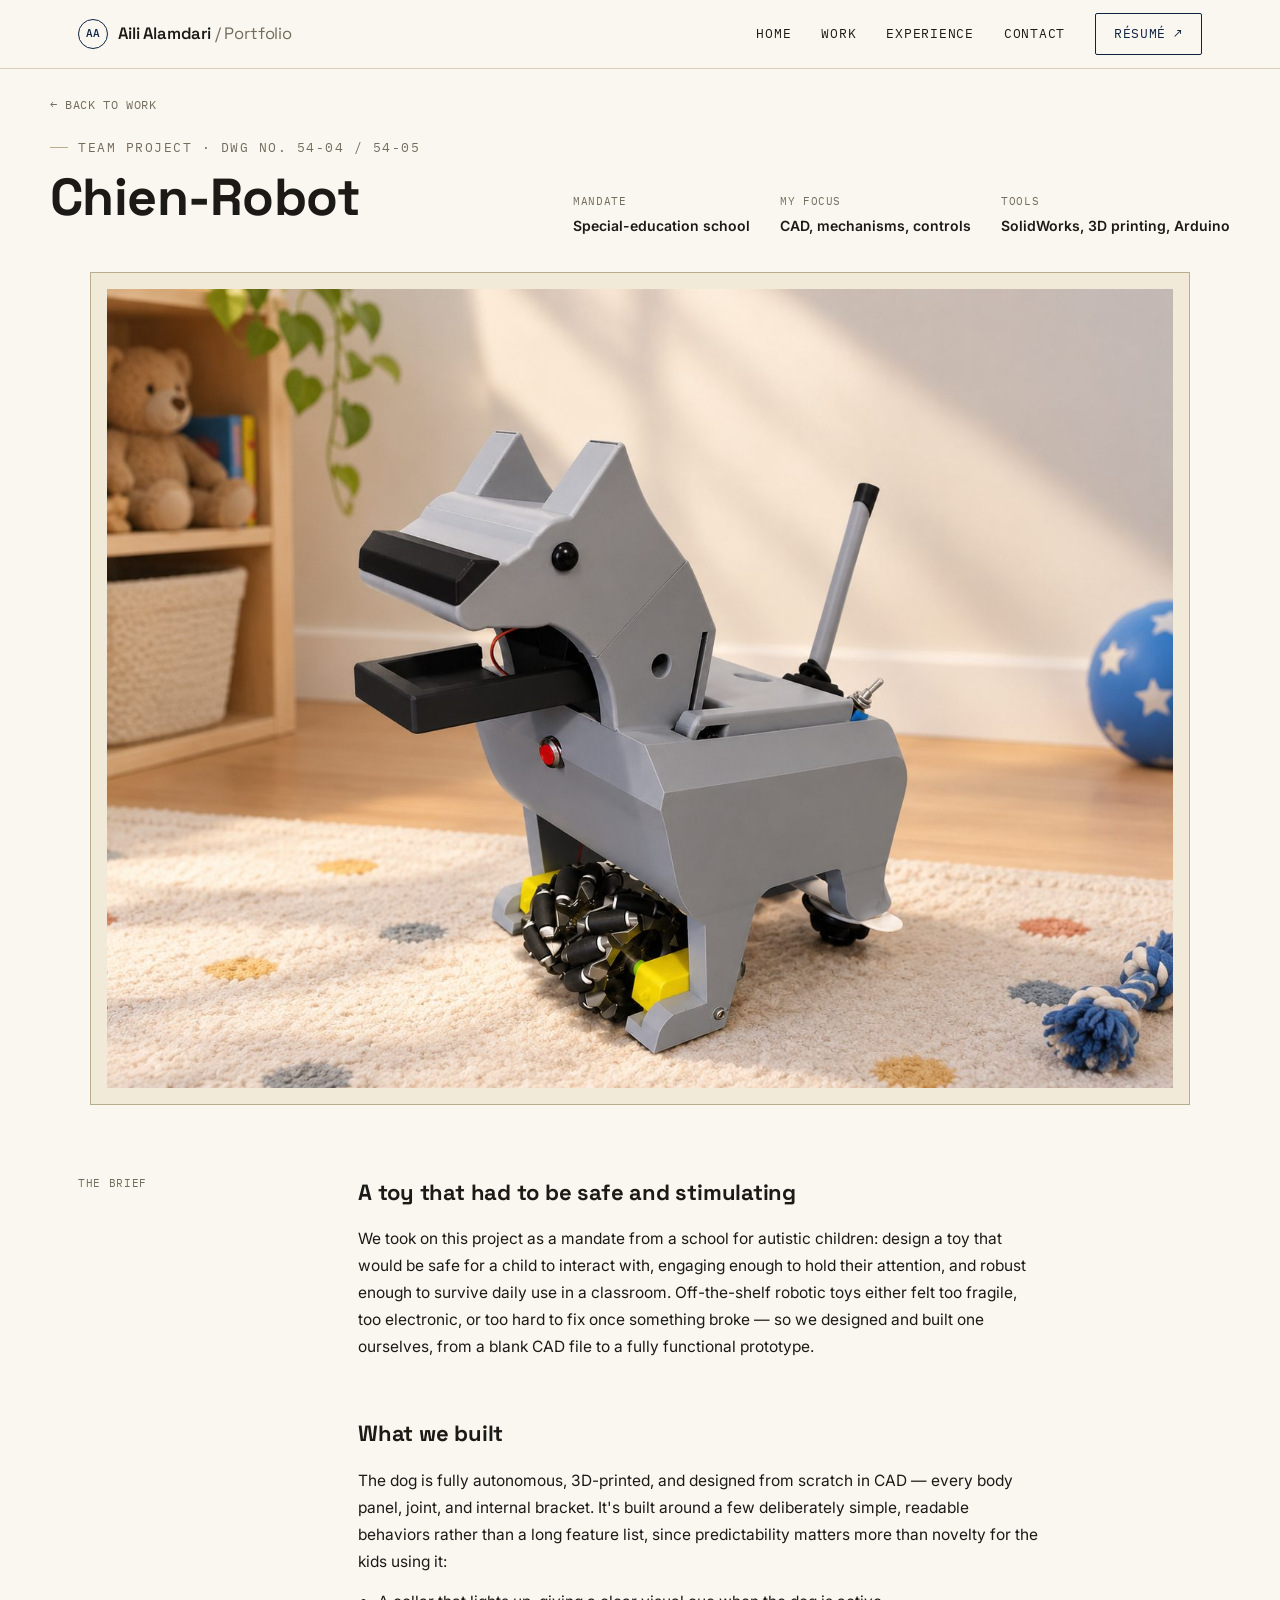
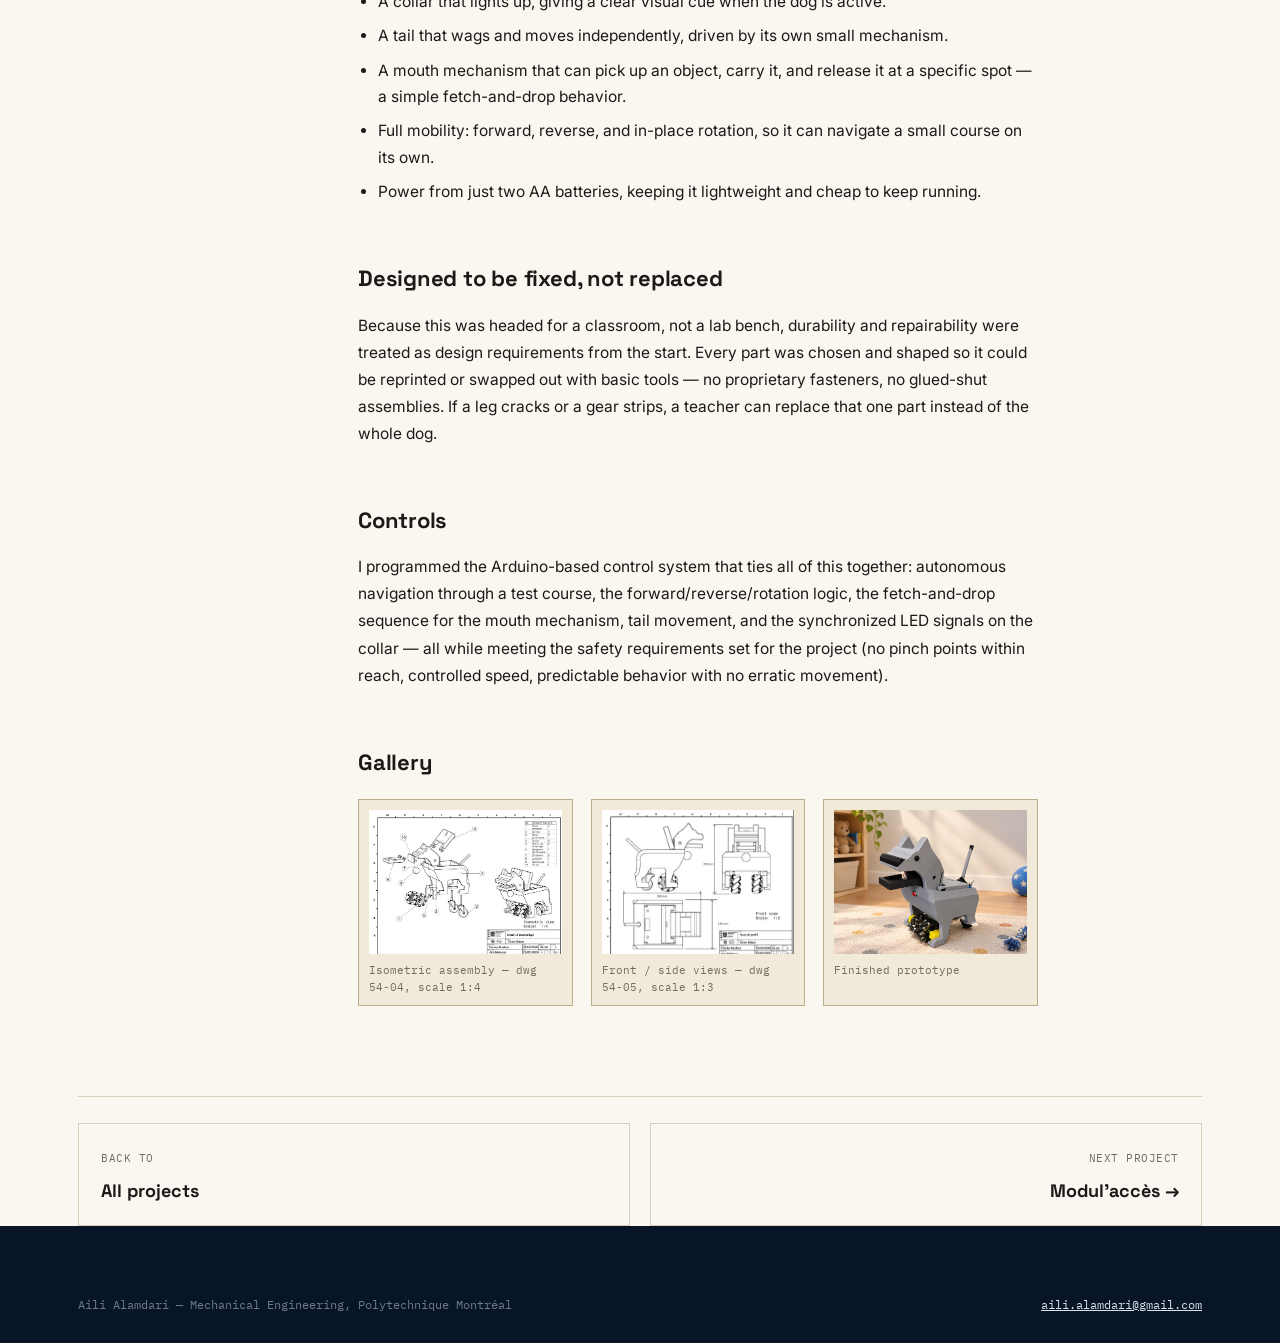
==== work/robot-dog.html @ 3332d933 "Add files via upload" ====
<!doctype html>
<html lang="en">
<head>
<meta charset="UTF-8">
<meta name="viewport" content="width=device-width, initial-scale=1.0">
<title>Chien-Robot — Aili Alamdari</title>
<meta name="description" content="An autonomous robotic dog designed for a special-education school, built as a safe, stimulating companion for autistic children.">
<link rel="stylesheet" href="../css/style.css">
</head>
<body>

<header class="topbar">
  <div class="wrap">
    <a href="../index.html" class="brand">
      <span class="brand-mark">AA</span>
      <span class="brand-name">Aili Alamdari <span>/ Portfolio</span></span>
    </a>
    <nav class="mainnav">
      <a class="navlink" href="../index.html#top">Home</a>
      <a class="navlink" href="../index.html#work">Work</a>
      <a class="navlink" href="../index.html#experience">Experience</a>
      <a class="navlink" href="../index.html#contact">Contact</a>
      <a class="btn" href="../resume/Aili-Alamdari-Resume.pdf" target="_blank" rel="noopener">Résumé ↗</a>
    </nav>
    <button class="navburger" aria-label="Open menu"><span class="bars"><i></i><i></i><i></i></span></button>
  </div>
</header>

<main>
  <div class="wrap pv-hero">
    <a class="pv-back" href="../index.html#work">← Back to work</a>
    <div class="pv-head">
      <div>
        <p class="eyebrow">Team project · Dwg no. 54-04 / 54-05</p>
        <h1>Chien-Robot</h1>
      </div>
      <div class="pv-meta">
        <div><span>Mandate</span><b>Special-education school</b></div>
        <div><span>My focus</span><b>CAD, mechanisms, controls</b></div>
        <div><span>Tools</span><b>SolidWorks, 3D printing, Arduino</b></div>
      </div>
    </div>

    <figure class="pv-figure reveal">
      <img src="../images/dog_hero.jpg" alt="Assembled robotic dog prototype on a rug, with light-up collar and mouth mechanism visible">
    </figure>
  </div>

  <div class="wrap pv-body">
    <div class="pv-label">The brief</div>
    <div>
      <div class="pv-block reveal">
        <h3>A toy that had to be safe and stimulating</h3>
        <p>We took on this project as a mandate from a school for autistic children: design a toy that would be safe for a child to interact with, engaging enough to hold their attention, and robust enough to survive daily use in a classroom. Off-the-shelf robotic toys either felt too fragile, too electronic, or too hard to fix once something broke — so we designed and built one ourselves, from a blank CAD file to a fully functional prototype.</p>
      </div>

      <div class="pv-block reveal">
        <h3>What we built</h3>
        <p>The dog is fully autonomous, 3D-printed, and designed from scratch in CAD — every body panel, joint, and internal bracket. It's built around a few deliberately simple, readable behaviors rather than a long feature list, since predictability matters more than novelty for the kids using it:</p>
        <ul>
          <li>A collar that lights up, giving a clear visual cue when the dog is active.</li>
          <li>A tail that wags and moves independently, driven by its own small mechanism.</li>
          <li>A mouth mechanism that can pick up an object, carry it, and release it at a specific spot — a simple fetch-and-drop behavior.</li>
          <li>Full mobility: forward, reverse, and in-place rotation, so it can navigate a small course on its own.</li>
          <li>Power from just two AA batteries, keeping it lightweight and cheap to keep running.</li>
        </ul>
      </div>

      <div class="pv-block reveal">
        <h3>Designed to be fixed, not replaced</h3>
        <p>Because this was headed for a classroom, not a lab bench, durability and repairability were treated as design requirements from the start. Every part was chosen and shaped so it could be reprinted or swapped out with basic tools — no proprietary fasteners, no glued-shut assemblies. If a leg cracks or a gear strips, a teacher can replace that one part instead of the whole dog.</p>
      </div>

      <div class="pv-block reveal">
        <h3>Controls</h3>
        <p>I programmed the Arduino-based control system that ties all of this together: autonomous navigation through a test course, the forward/reverse/rotation logic, the fetch-and-drop sequence for the mouth mechanism, tail movement, and the synchronized LED signals on the collar — all while meeting the safety requirements set for the project (no pinch points within reach, controlled speed, predictable behavior with no erratic movement).</p>
      </div>

      <div class="pv-block reveal">
        <h3>Gallery</h3>
        <div class="gallery">
          <figure>
            <img src="../images/dog_iso.jpg" alt="Isometric assembly drawing of the robotic dog showing all mechanical components">
            <figcaption>Isometric assembly — dwg 54-04, scale 1:4</figcaption>
          </figure>
          <figure>
            <img src="../images/dog_front.jpg" alt="Front and side view technical drawing of the robotic dog with dimensions">
            <figcaption>Front / side views — dwg 54-05, scale 1:3</figcaption>
          </figure>
          <figure>
            <img src="../images/dog_hero.jpg" alt="Robotic dog prototype photographed in a home setting">
            <figcaption>Finished prototype</figcaption>
          </figure>
        </div>
      </div>
    </div>
  </div>

  <div class="wrap">
    <div class="pv-nextprev">
      <a class="np-link" href="../index.html#work"><span>Back to</span><b>All projects</b></a>
      <a class="np-link right" href="sliding-door.html"><span>Next project</span><b>Modul'accès →</b></a>
    </div>
  </div>
</main>

<footer>
  <div class="wrap footer-bottom" style="border:none;padding-top:0;">
    <span>Aili Alamdari — Mechanical Engineering, Polytechnique Montréal</span>
    <a href="mailto:aili.alamdari@gmail.com" style="color:#DCE3EC;">aili.alamdari@gmail.com</a>
  </div>
</footer>

<div class="lightbox" id="lightbox"><button class="lightbox-close" aria-label="Close">×</button><img src="" alt=""></div>
<script src="../js/main.js"></script>
</body>
</html>
---- css/style.css ----
/* ============================================================
   Aili Alamdari — Portfolio
   Design language: technical drawing sheets — the coordinate
   frames, title blocks and parts tables that run through her
   own CAD drawings, redrawn as a UI system.
   ============================================================ */

@import url('https://fonts.googleapis.com/css2?family=Space+Grotesk:wght@400;500;600;700&family=IBM+Plex+Mono:wght@400;500&family=Inter:wght@400;500;600&display=swap');

:root{
  --bg: #FAF7F1;
  --bg-soft: #F1EAD9;
  --panel: #FFFFFF;
  --navy: #0E2340;
  --navy-2: #17335C;
  --navy-deep: #081527;
  --ink: #1B1A17;
  --muted: #746C5C;
  --line: #D9CFB8;
  --line-strong: #B9AD8E;
  --accent: #C8511A; /* used only as a rare warning/highlight stroke, sparingly */

  --display: 'Space Grotesk', sans-serif;
  --body: 'Inter', sans-serif;
  --mono: 'IBM Plex Mono', monospace;

  --max: 1180px;
}

*,*::before,*::after{ box-sizing: border-box; }
html{ scroll-behavior: smooth; }
html,body{ margin:0; padding:0; }
body{
  background: var(--bg);
  color: var(--ink);
  font-family: var(--body);
  font-size: 16px;
  line-height: 1.55;
  -webkit-font-smoothing: antialiased;
}
img{ max-width:100%; display:block; }
a{ color: inherit; }
h1,h2,h3,h4{ font-family: var(--display); margin:0; letter-spacing: -0.01em; }
p{ margin:0; }
button{ font-family: inherit; cursor:pointer; }
::selection{ background: var(--navy); color: var(--bg); }

:focus-visible{
  outline: 2px solid var(--navy);
  outline-offset: 3px;
}

.wrap{
  max-width: var(--max);
  margin: 0 auto;
  padding: 0 28px;
}

.mono{ font-family: var(--mono); }

.eyebrow{
  font-family: var(--mono);
  font-size: 12.5px;
  letter-spacing: 0.12em;
  text-transform: uppercase;
  color: var(--muted);
  display:flex;
  align-items:center;
  gap:10px;
}
.eyebrow::before{
  content:"";
  width: 18px;
  height: 1px;
  background: var(--line-strong);
  display:inline-block;
}

/* ---------------- Topbar ---------------- */
.topbar{
  position: sticky;
  top:0;
  z-index: 60;
  background: rgba(250,247,241,0.86);
  backdrop-filter: blur(10px);
  border-bottom: 1px solid var(--line);
}
.topbar .wrap{
  display:flex;
  align-items:center;
  justify-content:space-between;
  height: 68px;
}
.brand{
  display:flex;
  align-items:center;
  gap:10px;
  text-decoration:none;
  color: var(--ink);
}
.brand-mark{
  width: 30px; height: 30px;
  border: 1.5px solid var(--navy);
  border-radius: 50%;
  display:flex;align-items:center;justify-content:center;
  font-family: var(--mono);
  font-size: 11px;
  font-weight: 500;
  color: var(--navy);
  flex-shrink:0;
}
.brand-name{
  font-family: var(--display);
  font-weight: 600;
  font-size: 16.5px;
  letter-spacing: -0.01em;
}
.brand-name span{ color: var(--muted); font-weight:400; }

nav.mainnav{
  display:flex;
  align-items:center;
  gap: 30px;
}
nav.mainnav a.navlink{
  font-family: var(--mono);
  font-size: 12.5px;
  letter-spacing: 0.06em;
  text-transform: uppercase;
  text-decoration:none;
  color: var(--ink);
  position:relative;
  padding: 4px 0;
}
nav.mainnav a.navlink::after{
  content:"";
  position:absolute; left:0; right:100%; bottom:-2px;
  height:2px; background:var(--navy);
  transition: right .25s ease;
}
nav.mainnav a.navlink:hover::after,
nav.mainnav a.navlink.active::after{ right:0; }

.btn{
  font-family: var(--mono);
  font-size: 12.5px;
  letter-spacing: 0.05em;
  text-transform: uppercase;
  text-decoration:none;
  display:inline-flex;
  align-items:center;
  gap:8px;
  padding: 10px 18px;
  border: 1px solid var(--navy);
  color: var(--navy);
  background: transparent;
  border-radius: 2px;
  transition: background .18s ease, color .18s ease;
  white-space: nowrap;
}
.btn:hover{ background: var(--navy); color: var(--bg); }
.btn.solid{ background: var(--navy); color: var(--bg); }
.btn.solid:hover{ background: var(--navy-2); }

.navburger{
  display:none;
  width: 38px; height: 38px;
  border: 1px solid var(--line-strong);
  background: transparent;
  border-radius: 2px;
  align-items:center; justify-content:center;
}
.navburger span, .navburger::before, .navburger::after{ display:none; }
.navburger .bars{
  width: 16px; height: 10px; position:relative;
}
.navburger .bars i{
  position:absolute; left:0; right:0; height:1.4px; background:var(--navy);
}
.navburger .bars i:nth-child(1){ top:0; }
.navburger .bars i:nth-child(2){ top:4px; }
.navburger .bars i:nth-child(3){ top:8px; }

/* ---------------- Drawing-sheet frame (signature element) ---------------- */
.sheet{
  position:relative;
  border: 1px solid var(--line-strong);
  background: var(--panel);
  margin: 22px 0 0;
  padding: 46px 26px 20px;
}
.sheet-ticks-top, .sheet-ticks-bottom{
  position:absolute;
  left:0; right:0;
  display:flex;
  justify-content:space-between;
  padding: 0 8px;
  font-family: var(--mono);
  font-size: 10px;
  color: var(--line-strong);
  pointer-events:none;
}
.sheet-ticks-top{ top:8px; }
.sheet-ticks-bottom{ bottom:8px; }
.sheet-ticks-side{
  position:absolute;
  top:0; bottom:0;
  display:flex;
  flex-direction:column;
  justify-content:space-between;
  padding: 26px 6px;
  font-family: var(--mono);
  font-size: 10px;
  color: var(--line-strong);
}
.sheet-ticks-side.left{ left:0; }
.sheet-ticks-side.right{ right:0; }

.titleblock{
  margin-top: 30px;
  border-top: 1px solid var(--line);
  display:grid;
  grid-template-columns: repeat(4, 1fr);
  font-family: var(--mono);
  font-size: 11px;
  color: var(--muted);
}
.titleblock div{
  padding: 10px 14px;
  border-right: 1px solid var(--line);
}
.titleblock div:last-child{ border-right:none; }
.titleblock b{
  display:block;
  color: var(--ink);
  font-weight:500;
  margin-top:2px;
  font-size: 12px;
}

/* ---------------- Hero ---------------- */
.hero{
  padding-top: 30px;
}
.hero-grid{
  display:grid;
  grid-template-columns: 1.15fr 0.85fr;
  gap: 50px;
  align-items:center;
  padding: 30px 0 40px;
}
.hero h1{
  font-size: clamp(40px, 6vw, 68px);
  line-height: 1.03;
  font-weight: 600;
}
.hero h1 em{
  font-style: normal;
  color: var(--navy);
  text-decoration: underline;
  text-decoration-color: var(--line-strong);
  text-underline-offset: 8px;
  text-decoration-thickness: 2px;
}
.hero-sub{
  margin-top: 20px;
  font-size: 17px;
  color: var(--muted);
  max-width: 46ch;
  line-height:1.6;
}
.hero-cta{
  margin-top: 30px;
  display:flex;
  gap: 14px;
  flex-wrap:wrap;
}
.hero-stats{
  margin-top: 40px;
  display:flex;
  gap: 34px;
  flex-wrap:wrap;
}
.stat b{
  display:block;
  font-family: var(--display);
  font-size: 26px;
  color: var(--navy);
}
.stat span{
  font-family: var(--mono);
  font-size: 11px;
  color: var(--muted);
  text-transform:uppercase;
  letter-spacing:.05em;
}

.hero-fig{
  position: relative;
  border: 1px solid var(--line-strong);
  padding: 20px;
  background: var(--bg-soft);
}
.hero-fig img{ width:100%; height:auto; }
.hero-fig figcaption{
  font-family: var(--mono);
  font-size: 10.5px;
  color: var(--muted);
  margin-top: 10px;
  display:flex;
  justify-content:space-between;
}

/* ---------------- Section chrome ---------------- */
section{ padding: 90px 0; }
.section-head{
  display:flex;
  justify-content:space-between;
  align-items:flex-end;
  gap: 24px;
  margin-bottom: 40px;
  border-bottom: 1px solid var(--line);
  padding-bottom: 20px;
}
.section-head h2{
  font-size: clamp(26px, 3.4vw, 36px);
  font-weight: 600;
}
.section-note{
  max-width: 34ch;
  color: var(--muted);
  font-size: 14.5px;
  text-align:right;
}
#view-home section:nth-of-type(odd){ background: var(--bg); }
.section-alt{ background: var(--bg-soft); }

/* ---------------- Project cards ---------------- */
.projects-grid{
  display:grid;
  grid-template-columns: repeat(3, 1fr);
  gap: 26px;
}
.pcard{
  display:block;
  text-decoration:none;
  color:inherit;
  border: 1px solid var(--line);
  background: var(--panel);
  transition: border-color .2s ease, transform .2s ease;
}
.pcard:hover{ border-color: var(--navy); transform: translateY(-3px); }
.pcard-media{
  position:relative;
  aspect-ratio: 4/3;
  overflow:hidden;
  border-bottom: 1px solid var(--line);
  background: var(--bg-soft);
}
.pcard-media img{
  width:100%; height:100%; object-fit: cover;
  transition: transform .5s ease;
}
.pcard:hover .pcard-media img{ transform: scale(1.045); }
.pcard-dwg{
  position:absolute; top:10px; left:10px;
  font-family: var(--mono);
  font-size: 10.5px;
  color: var(--navy);
  background: rgba(250,247,241,.92);
  border: 1px solid var(--line-strong);
  padding: 3px 8px;
}
.pcard-body{ padding: 20px 22px 24px; }
.pcard-body h3{ font-size: 20px; margin-bottom:10px; }
.pcard-body p{ color: var(--muted); font-size: 14.5px; line-height:1.55; }
.pcard-tags{
  display:flex; gap:8px; flex-wrap:wrap;
  margin-top: 16px;
}
.tag{
  font-family: var(--mono);
  font-size: 10.5px;
  text-transform:uppercase;
  letter-spacing:.04em;
  color: var(--navy);
  border: 1px solid var(--line-strong);
  padding: 3px 8px;
}
.pcard-arrow{
  margin-top:18px;
  font-family: var(--mono);
  font-size: 12px;
  color: var(--navy);
  display:flex; align-items:center; gap:8px;
}
.pcard-arrow svg{ transition: transform .2s ease; }
.pcard:hover .pcard-arrow svg{ transform: translateX(4px); }

/* ---------------- Experience: parts-table motif ---------------- */
.parts-table{
  border: 1px solid var(--line-strong);
  background: var(--panel);
}
.parts-row{
  display:grid;
  grid-template-columns: 56px 1fr 1fr 170px 26px;
  align-items:center;
  border-bottom: 1px solid var(--line);
  cursor:pointer;
}
.parts-row:last-child{ border-bottom:none; }
.parts-row-head{
  cursor:default;
  background: var(--navy);
  color: var(--bg);
}
.parts-row-head > div{
  font-family: var(--mono);
  font-size: 10.5px;
  text-transform:uppercase;
  letter-spacing:.06em;
  padding: 11px 16px;
  opacity:.85;
}
.parts-row > div{ padding: 18px 16px; }
.pn{
  font-family: var(--mono);
  color: var(--muted);
  font-size: 13px;
}
.p-org{
  display:flex; align-items:center; gap:12px;
}
.p-logo{
  width: 34px; height:34px;
  border-radius:50%;
  border: 1px solid var(--navy);
  color: var(--navy);
  font-family: var(--mono);
  font-size: 11px;
  display:flex; align-items:center; justify-content:center;
  flex-shrink:0;
}
.p-role b{ display:block; font-size: 14.5px; font-weight:600; }
.p-role span{ font-family: var(--mono); font-size: 11.5px; color: var(--muted); }
.p-period{ font-family: var(--mono); font-size: 12.5px; color: var(--muted); text-align:right; }
.p-caret{ text-align:center; color: var(--muted); transition: transform .2s ease; }
.parts-row.open .p-caret{ transform: rotate(45deg); }
.parts-detail{
  max-height:0;
  overflow:hidden;
  transition: max-height .3s ease;
  background: var(--bg-soft);
  border-bottom: 1px solid var(--line);
}
.parts-detail-inner{ padding: 4px 16px 22px 82px; }
.parts-detail-inner ul{ margin:0; padding-left: 18px; color: var(--ink); font-size: 14px; line-height:1.65; }
.parts-detail-inner li{ margin-bottom:8px; }
.parts-detail-inner li:last-child{ margin-bottom:0; }

/* ---------------- Skills strip ---------------- */
.skills-strip{
  display:grid;
  grid-template-columns: repeat(4, 1fr);
  gap: 0;
  border: 1px solid var(--line-strong);
}
.skills-col{ padding: 22px 24px; border-right: 1px solid var(--line); }
.skills-col:last-child{ border-right:none; }
.skills-col h4{
  font-family: var(--mono);
  font-size: 11px;
  text-transform:uppercase;
  letter-spacing:.06em;
  color: var(--muted);
  margin-bottom:10px;
}
.skills-col p{ font-size: 14px; line-height:1.6; }

/* ---------------- Footer ---------------- */
footer{
  background: var(--navy-deep);
  color: #DCE3EC;
  padding: 70px 0 30px;
}
.footer-top{
  display:grid;
  grid-template-columns: 1.2fr 1fr 1fr;
  gap: 40px;
  padding-bottom: 46px;
  border-bottom: 1px solid rgba(255,255,255,.12);
}
footer h3{ font-size: 30px; color:#fff; }
.footer-sub{ color:#9AA7B8; margin-top:12px; max-width:40ch; font-size:14.5px; }
.footer-col h4{
  font-family: var(--mono);
  font-size: 11px;
  letter-spacing:.06em;
  text-transform:uppercase;
  color:#8592A4;
  margin-bottom:16px;
}
.footer-col a{
  display:block;
  text-decoration:none;
  color:#DCE3EC;
  font-size: 14.5px;
  padding: 6px 0;
  border-bottom: 1px solid rgba(255,255,255,.08);
}
.footer-col a:hover{ color:#fff; }
.footer-bottom{
  display:flex; justify-content:space-between;
  padding-top: 24px;
  font-family: var(--mono);
  font-size: 11.5px;
  color:#6E7A8C;
  flex-wrap:wrap; gap:10px;
}

/* ---------------- Project detail view ---------------- */
.project-view{ display:none; }
.project-view.active{ display:block; }
#view-home.hidden{ display:none; }

.pv-hero{
  padding: 22px 0 0;
}
.pv-back{
  font-family: var(--mono);
  font-size: 12px;
  text-transform:uppercase;
  letter-spacing:.05em;
  color: var(--muted);
  text-decoration:none;
  display:inline-flex;
  align-items:center;
  gap:8px;
}
.pv-back:hover{ color: var(--navy); }
.pv-head{
  margin-top: 22px;
  display:flex;
  justify-content:space-between;
  align-items:flex-end;
  gap: 30px;
  flex-wrap:wrap;
}
.pv-head h1{
  font-size: clamp(32px, 5vw, 52px);
  max-width: 16ch;
}
.pv-meta{
  display:flex;
  gap: 30px;
  flex-wrap:wrap;
}
.pv-meta div span{
  display:block;
  font-family: var(--mono);
  font-size: 10.5px;
  text-transform:uppercase;
  color: var(--muted);
  letter-spacing:.06em;
  margin-bottom: 4px;
}
.pv-meta div b{ font-size:14px; font-weight:600; }

.pv-figure{
  margin-top: 34px;
  border: 1px solid var(--line-strong);
  background: var(--bg-soft);
  padding: 16px;
}
.pv-figure img{ width:100%; }

.pv-body{
  display:grid;
  grid-template-columns: 220px 1fr;
  gap: 60px;
  margin-top: 70px;
  align-items:start;
}
.pv-label{
  font-family: var(--mono);
  font-size: 11px;
  text-transform:uppercase;
  letter-spacing:.06em;
  color: var(--muted);
  position: sticky;
  top: 90px;
}
.pv-block{ max-width: 68ch; }
.pv-block + .pv-block{ margin-top:56px; }
.pv-block h3{ font-size: 22px; margin-bottom: 16px; }
.pv-block p{ color: var(--ink); font-size: 15.5px; line-height:1.75; }
.pv-block p + p{ margin-top:14px; }
.pv-block ul{ margin: 14px 0 0; padding-left: 20px; }
.pv-block li{ font-size: 15.5px; line-height:1.7; margin-bottom:8px; }

.problem-list{
  list-style:none; margin:0; padding:0;
  display:grid; gap:10px;
}
.problem-list li{
  display:flex; gap:12px;
  border: 1px solid var(--line);
  padding: 14px 16px;
  font-size: 14.5px;
  background: var(--panel);
}
.problem-list li i{
  font-style:normal;
  font-family: var(--mono);
  color: var(--navy);
  flex-shrink:0;
}

.callout{
  border-left: 2px solid var(--navy);
  padding: 4px 0 4px 20px;
  margin-top: 18px;
  color: var(--navy);
  font-family: var(--mono);
  font-size: 14px;
}

.gallery{
  display:grid;
  grid-template-columns: repeat(3, 1fr);
  gap: 18px;
  margin-top: 20px;
}
.gallery.two{ grid-template-columns: repeat(2, 1fr); }
.gallery figure{ margin:0; border: 1px solid var(--line-strong); background:var(--bg-soft); padding:10px; }
.gallery img{ width:100%; cursor: zoom-in; aspect-ratio: 4/3; object-fit: cover; }
.gallery figcaption{
  font-family: var(--mono);
  font-size: 10.5px;
  color: var(--muted);
  margin-top: 8px;
}

.data-table{
  width:100%;
  border-collapse: collapse;
  margin-top: 12px;
  font-size: 14px;
}
.data-table th, .data-table td{
  border: 1px solid var(--line);
  padding: 9px 12px;
  text-align:left;
}
.data-table thead th{
  background: var(--navy);
  color: var(--bg);
  font-family: var(--mono);
  font-size: 11px;
  text-transform:uppercase;
  letter-spacing:.04em;
  font-weight:500;
}
.data-table tbody tr:nth-child(even){ background: var(--bg-soft); }
.data-table .best{ font-weight:700; color: var(--navy); }

.chart-block{ margin-top: 26px; }
.chart-block h4{
  font-family: var(--mono);
  font-size: 12px;
  color: var(--muted);
  margin-bottom: 14px;
  font-weight:500;
}
.bars{ display:flex; align-items:flex-end; gap: 16px; height: 190px; padding: 0 4px; border-bottom: 1px solid var(--line-strong); }
.bar-col{ flex:1; display:flex; flex-direction:column; align-items:center; justify-content:flex-end; height:100%; }
.bar{ width: 60%; background: var(--bg-soft); border: 1px solid var(--navy); border-bottom:none; position:relative; transition: height 1s cubic-bezier(.2,.8,.2,1); }
.bar.win{ background: var(--navy); }
.bar-val{ position:absolute; top:-20px; left:0; right:0; text-align:center; font-family: var(--mono); font-size: 11px; color: var(--ink); }
.bar-label{ margin-top:8px; font-family: var(--mono); font-size: 11px; color: var(--muted); text-align:center; }

.conclusion-card{
  margin-top: 26px;
  border: 1px solid var(--navy);
  padding: 22px 24px;
  background: var(--bg-soft);
}
.conclusion-card h4{
  font-family: var(--mono);
  font-size: 11px; text-transform:uppercase; letter-spacing:.06em;
  color: var(--navy); margin-bottom:10px;
}
.conclusion-card p{ font-size: 14.5px; line-height:1.7; }

.pv-nextprev{
  margin-top: 90px;
  border-top: 1px solid var(--line);
  padding-top: 26px;
  display:flex;
  justify-content:space-between;
  gap: 20px;
}
.np-link{
  text-decoration:none; color:inherit;
  flex:1;
  border: 1px solid var(--line);
  padding: 20px 22px;
  transition: border-color .2s ease;
}
.np-link:hover{ border-color: var(--navy); }
.np-link span{ font-family: var(--mono); font-size:10.5px; color:var(--muted); text-transform:uppercase; letter-spacing:.05em; }
.np-link b{ display:block; margin-top:8px; font-size:18px; font-family: var(--display); }
.np-link.right{ text-align:right; }

/* ---------------- Lightbox ---------------- */
.lightbox{
  position:fixed; inset:0; z-index: 100;
  background: rgba(8,21,39,.92);
  display:none;
  align-items:center; justify-content:center;
  padding: 40px;
}
.lightbox.open{ display:flex; }
.lightbox img{ max-width: 92vw; max-height: 86vh; border: 1px solid rgba(255,255,255,.2); }
.lightbox-close{
  position:absolute; top:24px; right:28px;
  width:42px;height:42px;
  border: 1px solid rgba(255,255,255,.3);
  background:transparent; color:#fff;
  font-size:20px; border-radius:50%;
}

/* ---------------- Reveal on scroll ---------------- */
.reveal{ opacity:0; transform: translateY(16px); transition: opacity .6s ease, transform .6s ease; }
.reveal.in{ opacity:1; transform:none; }
@media (prefers-reduced-motion: reduce){
  .reveal{ opacity:1; transform:none; transition:none; }
  html{ scroll-behavior:auto; }
}

/* ---------------- Responsive ---------------- */
@media (max-width: 980px){
  nav.mainnav{ display:none; }
  .navburger{ display:flex; }
  .hero-grid{ grid-template-columns: 1fr; }
  .projects-grid{ grid-template-columns: 1fr 1fr; }
  .footer-top{ grid-template-columns: 1fr; }
  .pv-body{ grid-template-columns: 1fr; gap: 20px; }
  .pv-label{ position:static; }
  .skills-strip{ grid-template-columns: 1fr 1fr; }
  .skills-col:nth-child(2){ border-right:none; }
}
@media (max-width: 640px){
  .projects-grid{ grid-template-columns: 1fr; }
  .parts-row{ grid-template-columns: 40px 1fr 26px; }
  .p-period{ display:none; }
  .gallery{ grid-template-columns: 1fr 1fr; }
  .skills-strip{ grid-template-columns: 1fr; }
  .skills-col{ border-right:none; border-bottom:1px solid var(--line); }
  .titleblock{ grid-template-columns: 1fr 1fr; }
  .pv-nextprev{ flex-direction:column; }
  .section-head{ flex-direction:column; align-items:flex-start; }
  .section-note{ text-align:left; }
}
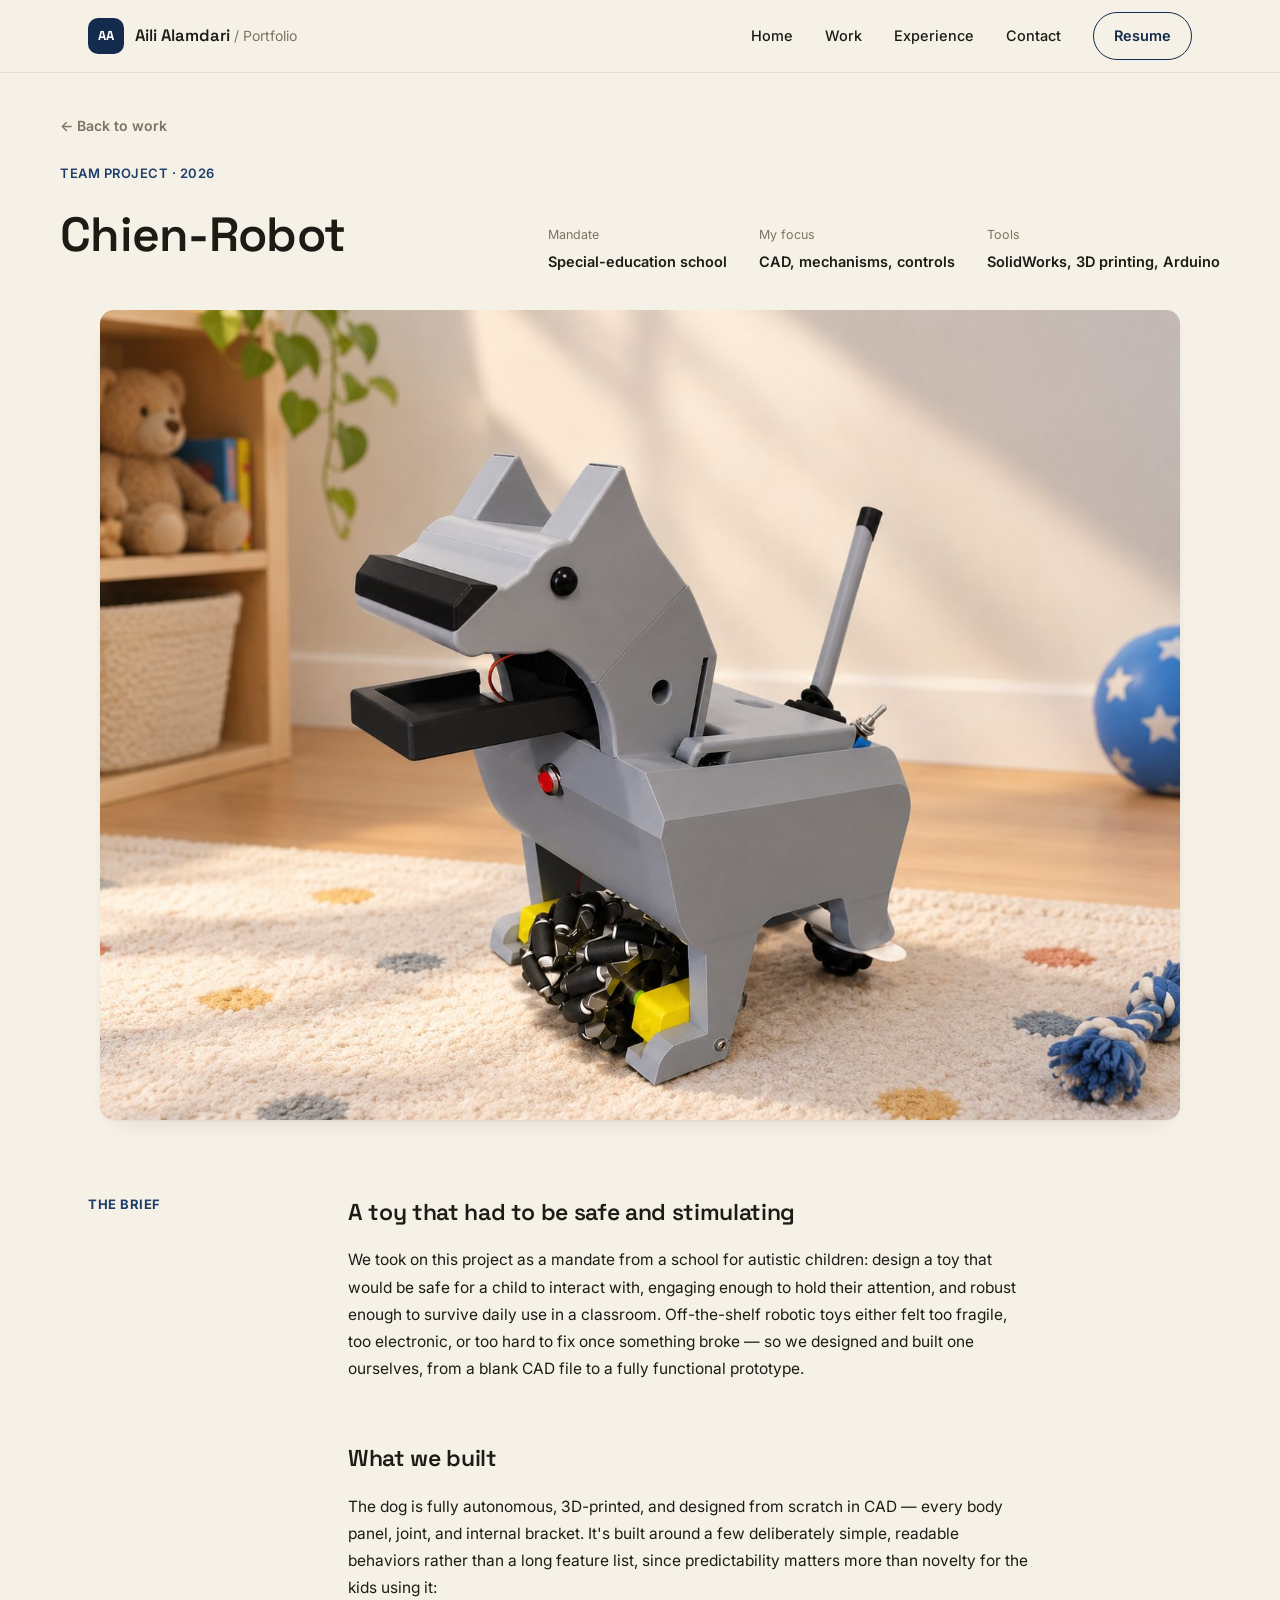
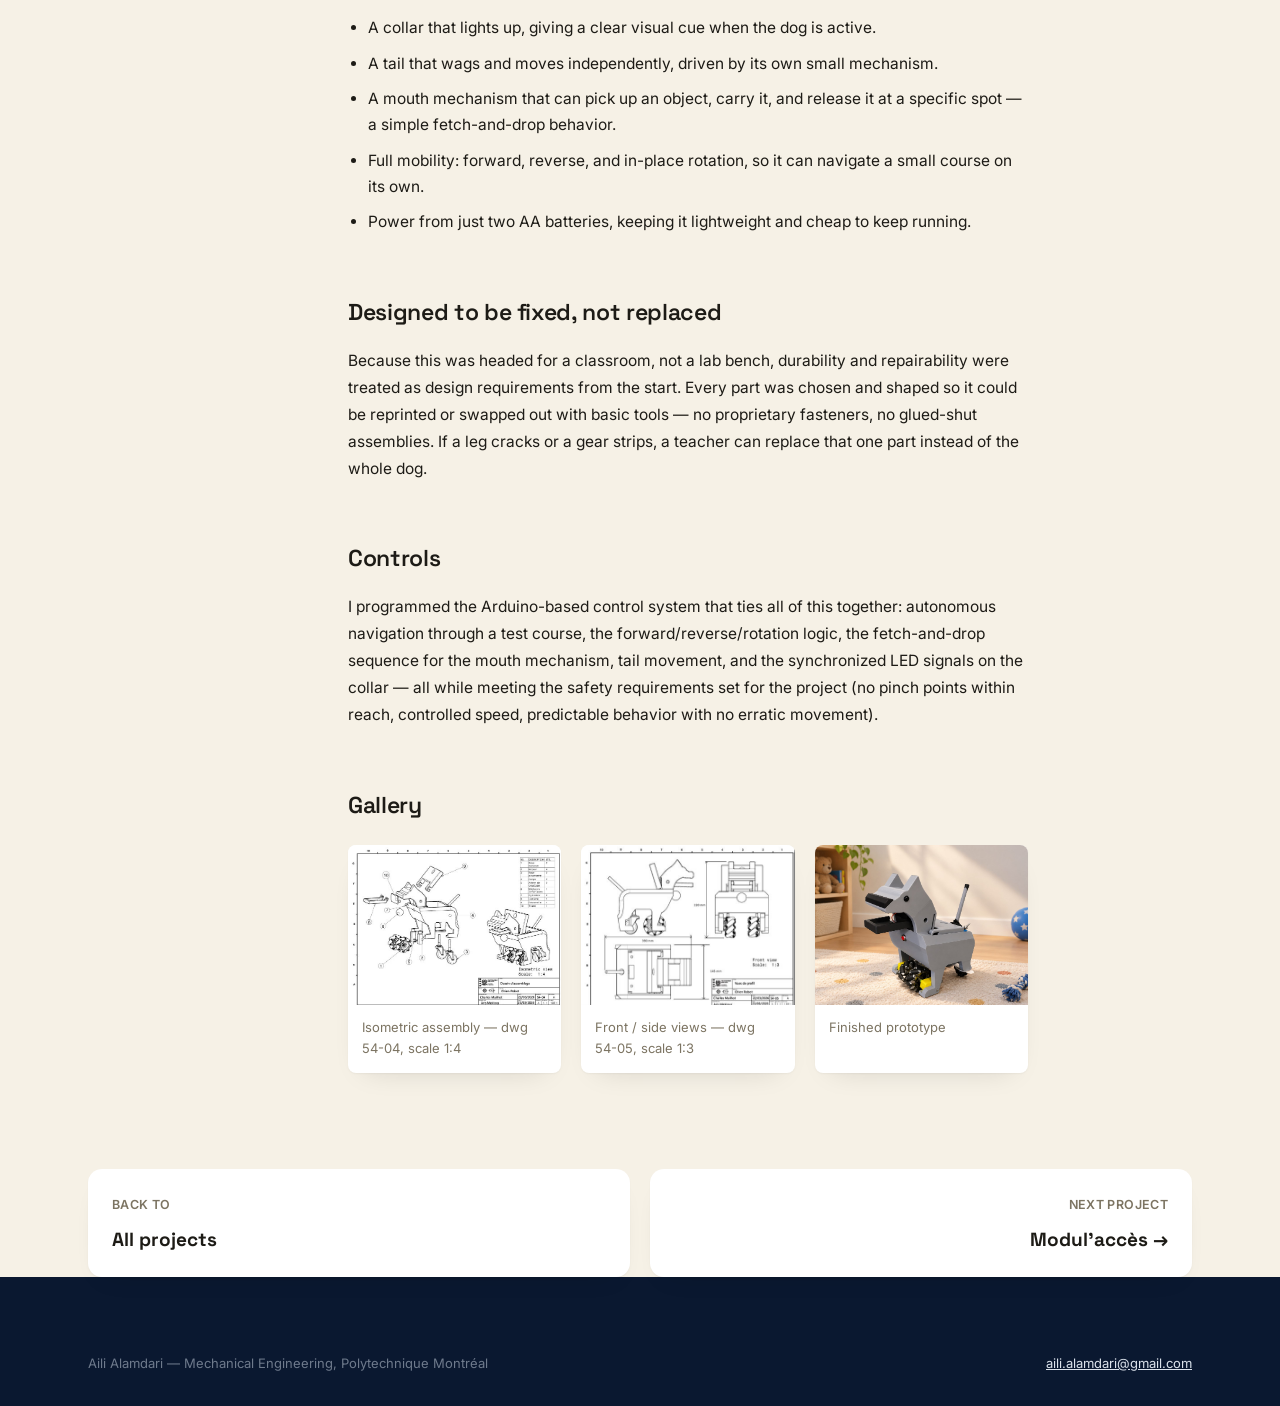
==== commit d5faba30: "Add files via upload" ====
--- a/work/robot-dog.html
+++ b/work/robot-dog.html
@@ -20,7 +20,7 @@
       <a class="navlink" href="../index.html#work">Work</a>
       <a class="navlink" href="../index.html#experience">Experience</a>
       <a class="navlink" href="../index.html#contact">Contact</a>
-      <a class="btn" href="../resume/Aili-Alamdari-Resume.pdf" target="_blank" rel="noopener">Résumé ↗</a>
+      <a class="btn" href="../resume/Aili-Alamdari-Resume.pdf" download>Resume</a>
     </nav>
     <button class="navburger" aria-label="Open menu"><span class="bars"><i></i><i></i><i></i></span></button>
   </div>
@@ -31,7 +31,7 @@
     <a class="pv-back" href="../index.html#work">← Back to work</a>
     <div class="pv-head">
       <div>
-        <p class="eyebrow">Team project · Dwg no. 54-04 / 54-05</p>
+        <p class="eyebrow">Team project · 2026</p>
         <h1>Chien-Robot</h1>
       </div>
       <div class="pv-meta">
--- a/css/style.css
+++ b/css/style.css
@@ -1,30 +1,29 @@
 /* ============================================================
    Aili Alamdari — Portfolio
-   Design language: technical drawing sheets — the coordinate
-   frames, title blocks and parts tables that run through her
-   own CAD drawings, redrawn as a UI system.
+   Clean, warm, professional. Beige background, navy accents.
    ============================================================ */
 
-@import url('https://fonts.googleapis.com/css2?family=Space+Grotesk:wght@400;500;600;700&family=IBM+Plex+Mono:wght@400;500&family=Inter:wght@400;500;600&display=swap');
+@import url('https://fonts.googleapis.com/css2?family=Space+Grotesk:wght@500;600;700&family=Inter:wght@400;500;600;700&display=swap');
 
 :root{
-  --bg: #FAF7F1;
-  --bg-soft: #F1EAD9;
-  --panel: #FFFFFF;
-  --navy: #0E2340;
-  --navy-2: #17335C;
-  --navy-deep: #081527;
-  --ink: #1B1A17;
-  --muted: #746C5C;
-  --line: #D9CFB8;
-  --line-strong: #B9AD8E;
-  --accent: #C8511A; /* used only as a rare warning/highlight stroke, sparingly */
+  --bg: #F6F1E6;
+  --card: #FFFFFF;
+  --bg-alt: #EFE7D3;
+  --navy: #142B4D;
+  --navy-2: #1E3E6B;
+  --navy-deep: #0A1830;
+  --ink: #1D1B16;
+  --muted: #7C7462;
+  --line: #E6DEC9;
 
   --display: 'Space Grotesk', sans-serif;
   --body: 'Inter', sans-serif;
-  --mono: 'IBM Plex Mono', monospace;
-
-  --max: 1180px;
+
+  --max: 1160px;
+  --radius: 14px;
+  --radius-sm: 8px;
+  --shadow: 0 1px 2px rgba(20,20,10,.04), 0 12px 28px -18px rgba(20,20,10,.18);
+  --shadow-hover: 0 1px 2px rgba(20,20,10,.05), 0 22px 40px -18px rgba(20,20,10,.24);
 }
 
 *,*::before,*::after{ box-sizing: border-box; }
@@ -35,704 +34,299 @@
   color: var(--ink);
   font-family: var(--body);
   font-size: 16px;
-  line-height: 1.55;
+  line-height: 1.6;
   -webkit-font-smoothing: antialiased;
 }
 img{ max-width:100%; display:block; }
 a{ color: inherit; }
-h1,h2,h3,h4{ font-family: var(--display); margin:0; letter-spacing: -0.01em; }
+h1,h2,h3,h4{ font-family: var(--display); margin:0; letter-spacing: -0.015em; font-weight:600; }
 p{ margin:0; }
 button{ font-family: inherit; cursor:pointer; }
-::selection{ background: var(--navy); color: var(--bg); }
-
-:focus-visible{
-  outline: 2px solid var(--navy);
-  outline-offset: 3px;
-}
-
-.wrap{
-  max-width: var(--max);
-  margin: 0 auto;
-  padding: 0 28px;
-}
-
-.mono{ font-family: var(--mono); }
+::selection{ background: var(--navy); color: #fff; }
+:focus-visible{ outline: 2px solid var(--navy); outline-offset: 3px; }
+
+.wrap{ max-width: var(--max); margin: 0 auto; padding: 0 28px; }
 
 .eyebrow{
-  font-family: var(--mono);
-  font-size: 12.5px;
-  letter-spacing: 0.12em;
+  font-family: var(--body);
+  font-weight: 600;
+  font-size: 13px;
+  letter-spacing: 0.04em;
   text-transform: uppercase;
-  color: var(--muted);
-  display:flex;
-  align-items:center;
-  gap:10px;
-}
-.eyebrow::before{
-  content:"";
-  width: 18px;
-  height: 1px;
-  background: var(--line-strong);
-  display:inline-block;
+  color: var(--navy-2);
+  margin-bottom: 14px;
 }
 
 /* ---------------- Topbar ---------------- */
 .topbar{
-  position: sticky;
-  top:0;
-  z-index: 60;
-  background: rgba(250,247,241,0.86);
+  position: sticky; top:0; z-index: 60;
+  background: rgba(246,241,230,0.92);
   backdrop-filter: blur(10px);
   border-bottom: 1px solid var(--line);
 }
-.topbar .wrap{
-  display:flex;
-  align-items:center;
-  justify-content:space-between;
-  height: 68px;
-}
-.brand{
-  display:flex;
-  align-items:center;
-  gap:10px;
-  text-decoration:none;
-  color: var(--ink);
-}
+.topbar .wrap{ display:flex; align-items:center; justify-content:space-between; height: 72px; }
+.brand{ display:flex; align-items:center; gap:11px; text-decoration:none; color: var(--ink); }
 .brand-mark{
-  width: 30px; height: 30px;
-  border: 1.5px solid var(--navy);
-  border-radius: 50%;
+  width: 36px; height: 36px; border-radius: 10px;
+  background: var(--navy);
   display:flex;align-items:center;justify-content:center;
-  font-family: var(--mono);
-  font-size: 11px;
-  font-weight: 500;
-  color: var(--navy);
+  font-family: var(--display); font-size: 13px; font-weight:700; color:#fff;
   flex-shrink:0;
 }
-.brand-name{
-  font-family: var(--display);
-  font-weight: 600;
-  font-size: 16.5px;
-  letter-spacing: -0.01em;
-}
-.brand-name span{ color: var(--muted); font-weight:400; }
-
-nav.mainnav{
-  display:flex;
-  align-items:center;
-  gap: 30px;
-}
+.brand-name{ font-family: var(--display); font-weight: 600; font-size: 16.5px; }
+.brand-name span{ color: var(--muted); font-weight:400; font-family: var(--body); font-size: 14px; }
+
+nav.mainnav{ display:flex; align-items:center; gap: 32px; }
 nav.mainnav a.navlink{
-  font-family: var(--mono);
-  font-size: 12.5px;
-  letter-spacing: 0.06em;
-  text-transform: uppercase;
-  text-decoration:none;
-  color: var(--ink);
-  position:relative;
-  padding: 4px 0;
+  font-family: var(--body); font-weight:500; font-size: 14.5px;
+  text-decoration:none; color: var(--ink); position:relative; padding: 4px 0;
 }
 nav.mainnav a.navlink::after{
-  content:"";
-  position:absolute; left:0; right:100%; bottom:-2px;
-  height:2px; background:var(--navy);
+  content:""; position:absolute; left:0; right:100%; bottom:-3px; height:2px; background:var(--navy);
   transition: right .25s ease;
 }
-nav.mainnav a.navlink:hover::after,
-nav.mainnav a.navlink.active::after{ right:0; }
+nav.mainnav a.navlink:hover::after, nav.mainnav a.navlink.active::after{ right:0; }
 
 .btn{
-  font-family: var(--mono);
-  font-size: 12.5px;
-  letter-spacing: 0.05em;
-  text-transform: uppercase;
-  text-decoration:none;
-  display:inline-flex;
-  align-items:center;
-  gap:8px;
-  padding: 10px 18px;
-  border: 1px solid var(--navy);
-  color: var(--navy);
-  background: transparent;
-  border-radius: 2px;
-  transition: background .18s ease, color .18s ease;
+  font-family: var(--body); font-weight:600; font-size: 14.5px;
+  text-decoration:none; display:inline-flex; align-items:center; gap:8px;
+  padding: 11px 20px; border: 1.5px solid var(--navy); color: var(--navy);
+  background: transparent; border-radius: 100px;
+  transition: background .18s ease, color .18s ease, transform .15s ease;
   white-space: nowrap;
 }
-.btn:hover{ background: var(--navy); color: var(--bg); }
-.btn.solid{ background: var(--navy); color: var(--bg); }
+.btn:hover{ background: var(--navy); color: #fff; }
+.btn.solid{ background: var(--navy); color: #fff; }
 .btn.solid:hover{ background: var(--navy-2); }
 
 .navburger{
-  display:none;
-  width: 38px; height: 38px;
-  border: 1px solid var(--line-strong);
-  background: transparent;
-  border-radius: 2px;
-  align-items:center; justify-content:center;
-}
-.navburger span, .navburger::before, .navburger::after{ display:none; }
-.navburger .bars{
-  width: 16px; height: 10px; position:relative;
-}
-.navburger .bars i{
-  position:absolute; left:0; right:0; height:1.4px; background:var(--navy);
-}
+  display:none; width: 40px; height: 40px; border: 1px solid var(--line);
+  background: var(--card); border-radius: 8px; align-items:center; justify-content:center;
+}
+.navburger .bars{ width: 16px; height: 10px; position:relative; }
+.navburger .bars i{ position:absolute; left:0; right:0; height:1.6px; background:var(--navy); border-radius:1px; }
 .navburger .bars i:nth-child(1){ top:0; }
 .navburger .bars i:nth-child(2){ top:4px; }
 .navburger .bars i:nth-child(3){ top:8px; }
 
-/* ---------------- Drawing-sheet frame (signature element) ---------------- */
-.sheet{
-  position:relative;
-  border: 1px solid var(--line-strong);
-  background: var(--panel);
-  margin: 22px 0 0;
-  padding: 46px 26px 20px;
-}
-.sheet-ticks-top, .sheet-ticks-bottom{
-  position:absolute;
-  left:0; right:0;
-  display:flex;
-  justify-content:space-between;
-  padding: 0 8px;
-  font-family: var(--mono);
-  font-size: 10px;
-  color: var(--line-strong);
-  pointer-events:none;
-}
-.sheet-ticks-top{ top:8px; }
-.sheet-ticks-bottom{ bottom:8px; }
-.sheet-ticks-side{
-  position:absolute;
-  top:0; bottom:0;
-  display:flex;
-  flex-direction:column;
-  justify-content:space-between;
-  padding: 26px 6px;
-  font-family: var(--mono);
-  font-size: 10px;
-  color: var(--line-strong);
-}
-.sheet-ticks-side.left{ left:0; }
-.sheet-ticks-side.right{ right:0; }
-
-.titleblock{
-  margin-top: 30px;
-  border-top: 1px solid var(--line);
-  display:grid;
-  grid-template-columns: repeat(4, 1fr);
-  font-family: var(--mono);
-  font-size: 11px;
-  color: var(--muted);
-}
-.titleblock div{
-  padding: 10px 14px;
-  border-right: 1px solid var(--line);
-}
-.titleblock div:last-child{ border-right:none; }
-.titleblock b{
-  display:block;
-  color: var(--ink);
-  font-weight:500;
-  margin-top:2px;
-  font-size: 12px;
-}
-
 /* ---------------- Hero ---------------- */
-.hero{
-  padding-top: 30px;
-}
+.hero{ padding-top: 64px; }
+.hero-center{ max-width: 700px; margin: 0 auto; text-align:center; padding: 44px 0 92px; }
+.hero-avatar{
+  width: 84px; height: 84px; border-radius: 50%; object-fit: cover;
+  margin: 0 auto 24px; display:block; box-shadow: var(--shadow);
+}
+.hero-center .hero-sub{ margin-left:auto; margin-right:auto; }
+.hero-center .hero-cta{ justify-content:center; }
 .hero-grid{
-  display:grid;
-  grid-template-columns: 1.15fr 0.85fr;
-  gap: 50px;
-  align-items:center;
-  padding: 30px 0 40px;
+  display:grid; grid-template-columns: 1.1fr 0.9fr; gap: 56px; align-items:center;
+  padding-bottom: 60px;
 }
 .hero h1{
-  font-size: clamp(40px, 6vw, 68px);
-  line-height: 1.03;
-  font-weight: 600;
+  font-size: clamp(38px, 5.2vw, 60px);
+  line-height: 1.08;
 }
 .hero h1 em{
-  font-style: normal;
-  color: var(--navy);
-  text-decoration: underline;
-  text-decoration-color: var(--line-strong);
-  text-underline-offset: 8px;
-  text-decoration-thickness: 2px;
+  font-style: normal; color: var(--navy); position:relative;
 }
 .hero-sub{
-  margin-top: 20px;
-  font-size: 17px;
-  color: var(--muted);
-  max-width: 46ch;
-  line-height:1.6;
-}
-.hero-cta{
-  margin-top: 30px;
-  display:flex;
-  gap: 14px;
-  flex-wrap:wrap;
-}
-.hero-stats{
-  margin-top: 40px;
-  display:flex;
-  gap: 34px;
-  flex-wrap:wrap;
-}
-.stat b{
-  display:block;
-  font-family: var(--display);
-  font-size: 26px;
-  color: var(--navy);
-}
-.stat span{
-  font-family: var(--mono);
-  font-size: 11px;
-  color: var(--muted);
-  text-transform:uppercase;
-  letter-spacing:.05em;
-}
+  margin-top: 20px; font-size: 18px; color: var(--muted); max-width: 46ch; line-height:1.6;
+}
+.hero-cta{ margin-top: 30px; display:flex; gap: 14px; flex-wrap:wrap; }
+.hero-stats{ margin-top: 46px; display:flex; gap: 40px; flex-wrap:wrap; }
+.stat b{ display:block; font-family: var(--display); font-size: 30px; color: var(--navy); }
+.stat span{ font-size: 13px; color: var(--muted); }
 
 .hero-fig{
-  position: relative;
-  border: 1px solid var(--line-strong);
-  padding: 20px;
-  background: var(--bg-soft);
-}
-.hero-fig img{ width:100%; height:auto; }
-.hero-fig figcaption{
-  font-family: var(--mono);
-  font-size: 10.5px;
-  color: var(--muted);
-  margin-top: 10px;
-  display:flex;
-  justify-content:space-between;
-}
+  position: relative; border-radius: var(--radius); overflow:hidden;
+  box-shadow: var(--shadow); background: var(--card);
+}
+.hero-fig img{ width:100%; height:100%; object-fit:cover; aspect-ratio: 4/3.4; }
 
 /* ---------------- Section chrome ---------------- */
-section{ padding: 90px 0; }
+section{ padding: 96px 0; }
+.section-alt{ background: var(--bg-alt); }
 .section-head{
-  display:flex;
-  justify-content:space-between;
-  align-items:flex-end;
-  gap: 24px;
-  margin-bottom: 40px;
-  border-bottom: 1px solid var(--line);
-  padding-bottom: 20px;
-}
-.section-head h2{
-  font-size: clamp(26px, 3.4vw, 36px);
-  font-weight: 600;
-}
-.section-note{
-  max-width: 34ch;
-  color: var(--muted);
-  font-size: 14.5px;
-  text-align:right;
-}
-#view-home section:nth-of-type(odd){ background: var(--bg); }
-.section-alt{ background: var(--bg-soft); }
+  display:flex; justify-content:space-between; align-items:flex-end; gap: 24px; margin-bottom: 44px;
+}
+.section-head h2{ font-size: clamp(28px, 3.2vw, 38px); }
+.section-note{ max-width: 34ch; color: var(--muted); font-size: 15px; text-align:right; }
 
 /* ---------------- Project cards ---------------- */
-.projects-grid{
-  display:grid;
-  grid-template-columns: repeat(3, 1fr);
-  gap: 26px;
-}
+.projects-grid{ display:grid; grid-template-columns: repeat(3, 1fr); gap: 28px; }
 .pcard{
-  display:block;
-  text-decoration:none;
-  color:inherit;
-  border: 1px solid var(--line);
-  background: var(--panel);
-  transition: border-color .2s ease, transform .2s ease;
-}
-.pcard:hover{ border-color: var(--navy); transform: translateY(-3px); }
-.pcard-media{
-  position:relative;
-  aspect-ratio: 4/3;
-  overflow:hidden;
-  border-bottom: 1px solid var(--line);
-  background: var(--bg-soft);
-}
-.pcard-media img{
-  width:100%; height:100%; object-fit: cover;
-  transition: transform .5s ease;
-}
+  display:block; text-decoration:none; color:inherit;
+  border-radius: var(--radius); background: var(--card);
+  box-shadow: var(--shadow);
+  transition: box-shadow .25s ease, transform .25s ease;
+  overflow: hidden;
+}
+.pcard:hover{ box-shadow: var(--shadow-hover); transform: translateY(-4px); }
+.pcard-media{ position:relative; aspect-ratio: 4/3; overflow:hidden; background: var(--bg-alt); }
+.pcard-media img{ width:100%; height:100%; object-fit: cover; transition: transform .5s ease; }
 .pcard:hover .pcard-media img{ transform: scale(1.045); }
-.pcard-dwg{
-  position:absolute; top:10px; left:10px;
-  font-family: var(--mono);
-  font-size: 10.5px;
-  color: var(--navy);
-  background: rgba(250,247,241,.92);
-  border: 1px solid var(--line-strong);
-  padding: 3px 8px;
-}
-.pcard-body{ padding: 20px 22px 24px; }
-.pcard-body h3{ font-size: 20px; margin-bottom:10px; }
-.pcard-body p{ color: var(--muted); font-size: 14.5px; line-height:1.55; }
-.pcard-tags{
-  display:flex; gap:8px; flex-wrap:wrap;
-  margin-top: 16px;
-}
+.pcard-body{ padding: 24px 24px 26px; }
+.pcard-body h3{ font-size: 21px; margin-bottom:10px; }
+.pcard-body p{ color: var(--muted); font-size: 14.5px; line-height:1.6; }
+.pcard-tags{ display:flex; gap:8px; flex-wrap:wrap; margin-top: 18px; }
 .tag{
-  font-family: var(--mono);
-  font-size: 10.5px;
-  text-transform:uppercase;
-  letter-spacing:.04em;
-  color: var(--navy);
-  border: 1px solid var(--line-strong);
-  padding: 3px 8px;
+  font-size: 12px; font-weight:600; color: var(--navy-2);
+  background: var(--bg-alt); padding: 5px 11px; border-radius: 100px;
 }
 .pcard-arrow{
-  margin-top:18px;
-  font-family: var(--mono);
-  font-size: 12px;
-  color: var(--navy);
+  margin-top:18px; font-size:13.5px; font-weight:600; color: var(--navy);
   display:flex; align-items:center; gap:8px;
 }
 .pcard-arrow svg{ transition: transform .2s ease; }
 .pcard:hover .pcard-arrow svg{ transform: translateX(4px); }
 
-/* ---------------- Experience: parts-table motif ---------------- */
-.parts-table{
-  border: 1px solid var(--line-strong);
-  background: var(--panel);
-}
-.parts-row{
-  display:grid;
-  grid-template-columns: 56px 1fr 1fr 170px 26px;
-  align-items:center;
-  border-bottom: 1px solid var(--line);
-  cursor:pointer;
-}
-.parts-row:last-child{ border-bottom:none; }
-.parts-row-head{
-  cursor:default;
-  background: var(--navy);
-  color: var(--bg);
-}
-.parts-row-head > div{
-  font-family: var(--mono);
-  font-size: 10.5px;
-  text-transform:uppercase;
-  letter-spacing:.06em;
-  padding: 11px 16px;
-  opacity:.85;
-}
-.parts-row > div{ padding: 18px 16px; }
-.pn{
-  font-family: var(--mono);
-  color: var(--muted);
-  font-size: 13px;
-}
-.p-org{
-  display:flex; align-items:center; gap:12px;
-}
-.p-logo{
-  width: 34px; height:34px;
-  border-radius:50%;
-  border: 1px solid var(--navy);
-  color: var(--navy);
-  font-family: var(--mono);
-  font-size: 11px;
-  display:flex; align-items:center; justify-content:center;
-  flex-shrink:0;
-}
-.p-role b{ display:block; font-size: 14.5px; font-weight:600; }
-.p-role span{ font-family: var(--mono); font-size: 11.5px; color: var(--muted); }
-.p-period{ font-family: var(--mono); font-size: 12.5px; color: var(--muted); text-align:right; }
-.p-caret{ text-align:center; color: var(--muted); transition: transform .2s ease; }
-.parts-row.open .p-caret{ transform: rotate(45deg); }
-.parts-detail{
-  max-height:0;
+/* ---------------- Experience ---------------- */
+.exp-list{ display:flex; flex-direction:column; gap: 14px; }
+.exp-card{
+  background: var(--card); border-radius: var(--radius); box-shadow: var(--shadow);
   overflow:hidden;
-  transition: max-height .3s ease;
-  background: var(--bg-soft);
-  border-bottom: 1px solid var(--line);
-}
-.parts-detail-inner{ padding: 4px 16px 22px 82px; }
-.parts-detail-inner ul{ margin:0; padding-left: 18px; color: var(--ink); font-size: 14px; line-height:1.65; }
-.parts-detail-inner li{ margin-bottom:8px; }
-.parts-detail-inner li:last-child{ margin-bottom:0; }
-
-/* ---------------- Skills strip ---------------- */
-.skills-strip{
-  display:grid;
-  grid-template-columns: repeat(4, 1fr);
-  gap: 0;
-  border: 1px solid var(--line-strong);
-}
-.skills-col{ padding: 22px 24px; border-right: 1px solid var(--line); }
-.skills-col:last-child{ border-right:none; }
-.skills-col h4{
-  font-family: var(--mono);
-  font-size: 11px;
-  text-transform:uppercase;
-  letter-spacing:.06em;
-  color: var(--muted);
-  margin-bottom:10px;
-}
-.skills-col p{ font-size: 14px; line-height:1.6; }
+}
+.exp-row{
+  display:flex; align-items:center; gap: 18px;
+  padding: 22px 26px; cursor:pointer;
+}
+.exp-logo{
+  width: 46px; height:46px; border-radius: 50%;
+  background: var(--navy); color:#fff;
+  font-family: var(--display); font-weight:700; font-size: 13px;
+  display:flex; align-items:center; justify-content:center; flex-shrink:0;
+}
+.exp-main{ flex:1; min-width:0; }
+.exp-main b{ display:block; font-size: 16px; font-weight:600; }
+.exp-main span{ display:block; font-size: 13.5px; color: var(--muted); margin-top:2px; }
+.exp-period{ font-size: 13.5px; color: var(--muted); font-weight:500; white-space:nowrap; }
+.exp-caret{ color: var(--muted); transition: transform .2s ease; flex-shrink:0; }
+.exp-card.open .exp-caret{ transform: rotate(45deg); }
+.exp-detail{ max-height:0; overflow:hidden; transition: max-height .3s ease; }
+.exp-detail-inner{ padding: 0 26px 26px 90px; }
+.exp-detail-inner ul{ margin:0; padding-left: 18px; color: var(--ink); font-size: 14.5px; line-height:1.7; }
+.exp-detail-inner li{ margin-bottom:9px; }
+.exp-detail-inner li:last-child{ margin-bottom:0; }
+
+/* ---------------- Skills ---------------- */
+.skills-strip{ display:grid; grid-template-columns: repeat(4, 1fr); gap: 20px; }
+.skills-col{ background: var(--card); border-radius: var(--radius); box-shadow: var(--shadow); padding: 26px 24px; }
+.skills-col h4{ font-size: 13px; font-weight:700; text-transform:uppercase; letter-spacing:.04em; color: var(--navy-2); margin-bottom:10px; }
+.skills-col p{ font-size: 14.5px; line-height:1.6; color: var(--ink); }
 
 /* ---------------- Footer ---------------- */
-footer{
-  background: var(--navy-deep);
-  color: #DCE3EC;
-  padding: 70px 0 30px;
-}
+footer{ background: var(--navy-deep); color: #DCE3EC; padding: 76px 0 32px; }
 .footer-top{
-  display:grid;
-  grid-template-columns: 1.2fr 1fr 1fr;
-  gap: 40px;
-  padding-bottom: 46px;
-  border-bottom: 1px solid rgba(255,255,255,.12);
-}
-footer h3{ font-size: 30px; color:#fff; }
-.footer-sub{ color:#9AA7B8; margin-top:12px; max-width:40ch; font-size:14.5px; }
-.footer-col h4{
-  font-family: var(--mono);
-  font-size: 11px;
-  letter-spacing:.06em;
-  text-transform:uppercase;
-  color:#8592A4;
-  margin-bottom:16px;
-}
-.footer-col a{
-  display:block;
-  text-decoration:none;
-  color:#DCE3EC;
-  font-size: 14.5px;
-  padding: 6px 0;
-  border-bottom: 1px solid rgba(255,255,255,.08);
-}
+  display:grid; grid-template-columns: 1.2fr 1fr 1fr; gap: 44px;
+  padding-bottom: 48px; border-bottom: 1px solid rgba(255,255,255,.12);
+}
+footer h3{ font-size: 32px; color:#fff; }
+.footer-sub{ color:#9AA7B8; margin-top:14px; max-width:40ch; font-size:15px; line-height:1.6; }
+.footer-col h4{ font-size: 13px; font-weight:700; letter-spacing:.04em; text-transform:uppercase; color:#8592A4; margin-bottom:16px; }
+.footer-col a{ display:block; text-decoration:none; color:#DCE3EC; font-size: 15px; padding: 7px 0; }
 .footer-col a:hover{ color:#fff; }
-.footer-bottom{
-  display:flex; justify-content:space-between;
-  padding-top: 24px;
-  font-family: var(--mono);
-  font-size: 11.5px;
-  color:#6E7A8C;
-  flex-wrap:wrap; gap:10px;
-}
+.footer-bottom{ display:flex; justify-content:space-between; padding-top: 26px; font-size: 13px; color:#6E7A8C; flex-wrap:wrap; gap:10px; }
 
 /* ---------------- Project detail view ---------------- */
-.project-view{ display:none; }
-.project-view.active{ display:block; }
-#view-home.hidden{ display:none; }
-
-.pv-hero{
-  padding: 22px 0 0;
-}
+.pv-hero{ padding: 40px 0 0; }
 .pv-back{
-  font-family: var(--mono);
-  font-size: 12px;
-  text-transform:uppercase;
-  letter-spacing:.05em;
-  color: var(--muted);
-  text-decoration:none;
-  display:inline-flex;
-  align-items:center;
-  gap:8px;
+  font-size: 14px; font-weight:600; color: var(--muted); text-decoration:none;
+  display:inline-flex; align-items:center; gap:8px;
 }
 .pv-back:hover{ color: var(--navy); }
-.pv-head{
-  margin-top: 22px;
-  display:flex;
-  justify-content:space-between;
-  align-items:flex-end;
-  gap: 30px;
-  flex-wrap:wrap;
-}
-.pv-head h1{
-  font-size: clamp(32px, 5vw, 52px);
-  max-width: 16ch;
-}
-.pv-meta{
-  display:flex;
-  gap: 30px;
-  flex-wrap:wrap;
-}
-.pv-meta div span{
-  display:block;
-  font-family: var(--mono);
-  font-size: 10.5px;
-  text-transform:uppercase;
-  color: var(--muted);
-  letter-spacing:.06em;
-  margin-bottom: 4px;
-}
-.pv-meta div b{ font-size:14px; font-weight:600; }
+.pv-head{ margin-top: 24px; display:flex; justify-content:space-between; align-items:flex-end; gap: 30px; flex-wrap:wrap; }
+.pv-head h1{ font-size: clamp(32px, 4.6vw, 48px); max-width: 18ch; }
+.pv-meta{ display:flex; gap: 32px; flex-wrap:wrap; }
+.pv-meta div span{ display:block; font-size: 12.5px; color: var(--muted); margin-bottom: 4px; }
+.pv-meta div b{ font-size:14.5px; font-weight:600; }
 
 .pv-figure{
-  margin-top: 34px;
-  border: 1px solid var(--line-strong);
-  background: var(--bg-soft);
-  padding: 16px;
+  margin-top: 36px; border-radius: var(--radius); overflow:hidden; box-shadow: var(--shadow);
 }
 .pv-figure img{ width:100%; }
-
-.pv-body{
-  display:grid;
-  grid-template-columns: 220px 1fr;
-  gap: 60px;
-  margin-top: 70px;
-  align-items:start;
-}
-.pv-label{
-  font-family: var(--mono);
-  font-size: 11px;
-  text-transform:uppercase;
-  letter-spacing:.06em;
-  color: var(--muted);
-  position: sticky;
-  top: 90px;
-}
+.pv-figure figcaption{
+  font-size: 13px; color: var(--muted); padding: 14px 18px;
+  background: var(--card); border-top: 1px solid var(--line);
+}
+
+.pv-body{ display:grid; grid-template-columns: 200px 1fr; gap: 60px; margin-top: 74px; align-items:start; }
+.pv-label{ font-size: 13px; font-weight:700; text-transform:uppercase; letter-spacing:.04em; color: var(--navy-2); position: sticky; top: 96px; }
 .pv-block{ max-width: 68ch; }
-.pv-block + .pv-block{ margin-top:56px; }
-.pv-block h3{ font-size: 22px; margin-bottom: 16px; }
+.pv-block + .pv-block{ margin-top:58px; }
+.pv-block h3{ font-size: 23px; margin-bottom: 16px; }
 .pv-block p{ color: var(--ink); font-size: 15.5px; line-height:1.75; }
 .pv-block p + p{ margin-top:14px; }
 .pv-block ul{ margin: 14px 0 0; padding-left: 20px; }
-.pv-block li{ font-size: 15.5px; line-height:1.7; margin-bottom:8px; }
-
-.problem-list{
-  list-style:none; margin:0; padding:0;
-  display:grid; gap:10px;
-}
+.pv-block li{ font-size: 15.5px; line-height:1.7; margin-bottom:9px; }
+
+.problem-list{ list-style:none; margin:0; padding:0; display:grid; gap:12px; }
 .problem-list li{
-  display:flex; gap:12px;
-  border: 1px solid var(--line);
-  padding: 14px 16px;
-  font-size: 14.5px;
-  background: var(--panel);
-}
-.problem-list li i{
-  font-style:normal;
-  font-family: var(--mono);
-  color: var(--navy);
-  flex-shrink:0;
-}
+  display:flex; gap:14px; align-items:flex-start;
+  border-radius: var(--radius-sm); padding: 16px 18px; font-size: 14.5px;
+  background: var(--bg-alt);
+}
+.problem-list li i{ font-style:normal; font-weight:700; color: var(--navy); flex-shrink:0; }
 
 .callout{
-  border-left: 2px solid var(--navy);
-  padding: 4px 0 4px 20px;
-  margin-top: 18px;
-  color: var(--navy);
-  font-family: var(--mono);
-  font-size: 14px;
-}
-
-.gallery{
-  display:grid;
-  grid-template-columns: repeat(3, 1fr);
-  gap: 18px;
-  margin-top: 20px;
-}
+  border-radius: var(--radius-sm); padding: 16px 20px; margin-top: 20px;
+  background: var(--bg-alt); color: var(--navy); font-weight:600; font-size: 15px;
+}
+
+.gallery{ display:grid; grid-template-columns: repeat(3, 1fr); gap: 20px; margin-top: 22px; }
 .gallery.two{ grid-template-columns: repeat(2, 1fr); }
-.gallery figure{ margin:0; border: 1px solid var(--line-strong); background:var(--bg-soft); padding:10px; }
+.gallery.one{ grid-template-columns: minmax(240px, 440px); justify-content:center; }
+.gallery figure{ margin:0; border-radius: var(--radius-sm); overflow:hidden; box-shadow: var(--shadow); background:var(--card); }
 .gallery img{ width:100%; cursor: zoom-in; aspect-ratio: 4/3; object-fit: cover; }
-.gallery figcaption{
-  font-family: var(--mono);
-  font-size: 10.5px;
-  color: var(--muted);
-  margin-top: 8px;
-}
-
-.data-table{
-  width:100%;
-  border-collapse: collapse;
-  margin-top: 12px;
-  font-size: 14px;
-}
-.data-table th, .data-table td{
-  border: 1px solid var(--line);
-  padding: 9px 12px;
-  text-align:left;
-}
-.data-table thead th{
-  background: var(--navy);
-  color: var(--bg);
-  font-family: var(--mono);
-  font-size: 11px;
-  text-transform:uppercase;
-  letter-spacing:.04em;
-  font-weight:500;
-}
-.data-table tbody tr:nth-child(even){ background: var(--bg-soft); }
+.gallery figcaption{ font-size: 13px; color: var(--muted); padding: 12px 14px 14px; }
+
+.data-table{ width:100%; border-collapse: collapse; margin-top: 12px; font-size: 14.5px; border-radius: var(--radius-sm); overflow:hidden; }
+.data-table th, .data-table td{ padding: 11px 14px; text-align:left; border-bottom: 1px solid var(--line); }
+.data-table thead th{ background: var(--navy); color: #fff; font-size: 12.5px; text-transform:uppercase; letter-spacing:.03em; font-weight:600; }
+.data-table tbody tr:nth-child(even){ background: var(--bg-alt); }
 .data-table .best{ font-weight:700; color: var(--navy); }
 
-.chart-block{ margin-top: 26px; }
-.chart-block h4{
-  font-family: var(--mono);
-  font-size: 12px;
-  color: var(--muted);
-  margin-bottom: 14px;
-  font-weight:500;
-}
-.bars{ display:flex; align-items:flex-end; gap: 16px; height: 190px; padding: 0 4px; border-bottom: 1px solid var(--line-strong); }
+.chart-block{ margin-top: 28px; background: var(--card); border-radius: var(--radius); box-shadow: var(--shadow); padding: 24px; }
+.chart-block h4{ font-size: 14.5px; font-weight:600; color: var(--ink); margin-bottom: 18px; }
+.bars{ display:flex; align-items:flex-end; gap: 16px; height: 190px; padding: 0 4px; border-bottom: 1.5px solid var(--line); }
 .bar-col{ flex:1; display:flex; flex-direction:column; align-items:center; justify-content:flex-end; height:100%; }
-.bar{ width: 60%; background: var(--bg-soft); border: 1px solid var(--navy); border-bottom:none; position:relative; transition: height 1s cubic-bezier(.2,.8,.2,1); }
+.bar{ width: 58%; background: var(--bg-alt); border-radius: 6px 6px 0 0; position:relative; transition: height 1s cubic-bezier(.2,.8,.2,1); }
 .bar.win{ background: var(--navy); }
-.bar-val{ position:absolute; top:-20px; left:0; right:0; text-align:center; font-family: var(--mono); font-size: 11px; color: var(--ink); }
-.bar-label{ margin-top:8px; font-family: var(--mono); font-size: 11px; color: var(--muted); text-align:center; }
+.bar-val{ position:absolute; top:-22px; left:0; right:0; text-align:center; font-size: 12px; font-weight:600; color: var(--ink); }
+.bar-label{ margin-top:10px; font-size: 12.5px; color: var(--muted); text-align:center; font-weight:500; }
 
 .conclusion-card{
-  margin-top: 26px;
-  border: 1px solid var(--navy);
-  padding: 22px 24px;
-  background: var(--bg-soft);
-}
-.conclusion-card h4{
-  font-family: var(--mono);
-  font-size: 11px; text-transform:uppercase; letter-spacing:.06em;
-  color: var(--navy); margin-bottom:10px;
-}
-.conclusion-card p{ font-size: 14.5px; line-height:1.7; }
-
-.pv-nextprev{
-  margin-top: 90px;
-  border-top: 1px solid var(--line);
-  padding-top: 26px;
-  display:flex;
-  justify-content:space-between;
-  gap: 20px;
-}
+  margin-top: 28px; border-radius: var(--radius); padding: 24px 26px;
+  background: var(--navy); color:#fff;
+}
+.conclusion-card h4{ font-size: 13px; text-transform:uppercase; letter-spacing:.04em; color:#AFC1DB; margin-bottom:10px; font-weight:700; }
+.conclusion-card p{ font-size: 15px; line-height:1.7; color:#EDF1F7; }
+
+.pv-nextprev{ margin-top: 96px; padding-top: 0; display:flex; justify-content:space-between; gap: 20px; }
 .np-link{
-  text-decoration:none; color:inherit;
-  flex:1;
-  border: 1px solid var(--line);
-  padding: 20px 22px;
-  transition: border-color .2s ease;
-}
-.np-link:hover{ border-color: var(--navy); }
-.np-link span{ font-family: var(--mono); font-size:10.5px; color:var(--muted); text-transform:uppercase; letter-spacing:.05em; }
-.np-link b{ display:block; margin-top:8px; font-size:18px; font-family: var(--display); }
+  text-decoration:none; color:inherit; flex:1; background: var(--card);
+  border-radius: var(--radius); box-shadow: var(--shadow); padding: 22px 24px;
+  transition: box-shadow .2s ease, transform .2s ease;
+}
+.np-link:hover{ box-shadow: var(--shadow-hover); transform: translateY(-2px); }
+.np-link span{ font-size: 12.5px; color:var(--muted); font-weight:600; text-transform:uppercase; letter-spacing:.03em; }
+.np-link b{ display:block; margin-top:8px; font-size:19px; font-family: var(--display); }
 .np-link.right{ text-align:right; }
 
 /* ---------------- Lightbox ---------------- */
 .lightbox{
-  position:fixed; inset:0; z-index: 100;
-  background: rgba(8,21,39,.92);
-  display:none;
-  align-items:center; justify-content:center;
-  padding: 40px;
+  position:fixed; inset:0; z-index: 100; background: rgba(10,24,48,.94);
+  display:none; align-items:center; justify-content:center; padding: 40px;
 }
 .lightbox.open{ display:flex; }
-.lightbox img{ max-width: 92vw; max-height: 86vh; border: 1px solid rgba(255,255,255,.2); }
+.lightbox img{ max-width: 92vw; max-height: 86vh; border-radius: 10px; }
 .lightbox-close{
-  position:absolute; top:24px; right:28px;
-  width:42px;height:42px;
-  border: 1px solid rgba(255,255,255,.3);
-  background:transparent; color:#fff;
+  position:absolute; top:24px; right:28px; width:44px;height:44px;
+  border: 1px solid rgba(255,255,255,.3); background:transparent; color:#fff;
   font-size:20px; border-radius:50%;
 }
 
 /* ---------------- Reveal on scroll ---------------- */
-.reveal{ opacity:0; transform: translateY(16px); transition: opacity .6s ease, transform .6s ease; }
+.reveal{ opacity:0; transform: translateY(18px); transition: opacity .6s ease, transform .6s ease; }
 .reveal.in{ opacity:1; transform:none; }
 @media (prefers-reduced-motion: reduce){
   .reveal{ opacity:1; transform:none; transition:none; }
@@ -744,21 +338,20 @@
   nav.mainnav{ display:none; }
   .navburger{ display:flex; }
   .hero-grid{ grid-template-columns: 1fr; }
+  .hero-fig{ order:-1; }
   .projects-grid{ grid-template-columns: 1fr 1fr; }
   .footer-top{ grid-template-columns: 1fr; }
   .pv-body{ grid-template-columns: 1fr; gap: 20px; }
   .pv-label{ position:static; }
   .skills-strip{ grid-template-columns: 1fr 1fr; }
-  .skills-col:nth-child(2){ border-right:none; }
 }
 @media (max-width: 640px){
   .projects-grid{ grid-template-columns: 1fr; }
-  .parts-row{ grid-template-columns: 40px 1fr 26px; }
-  .p-period{ display:none; }
+  .exp-row{ flex-wrap:wrap; }
+  .exp-period{ order:4; width:100%; padding-left:64px; }
+  .exp-detail-inner{ padding-left: 26px; }
   .gallery{ grid-template-columns: 1fr 1fr; }
   .skills-strip{ grid-template-columns: 1fr; }
-  .skills-col{ border-right:none; border-bottom:1px solid var(--line); }
-  .titleblock{ grid-template-columns: 1fr 1fr; }
   .pv-nextprev{ flex-direction:column; }
   .section-head{ flex-direction:column; align-items:flex-start; }
   .section-note{ text-align:left; }
